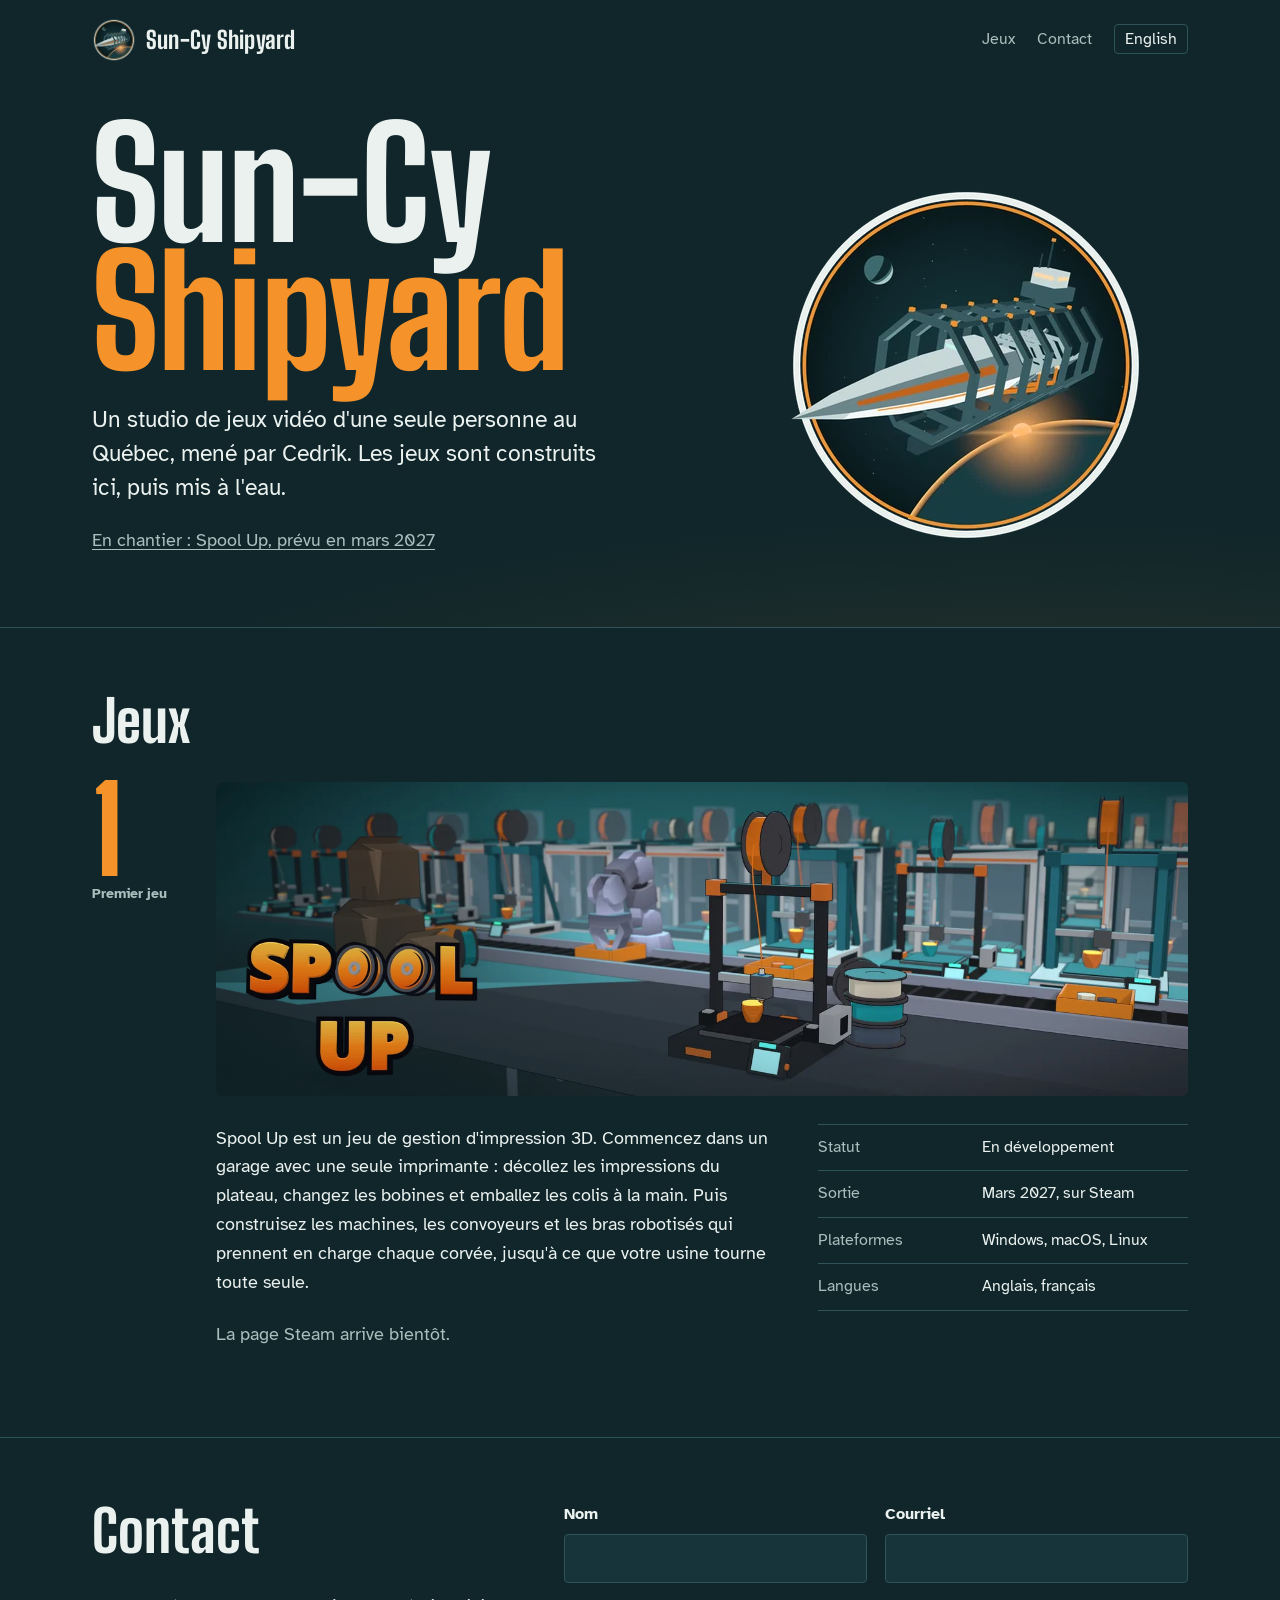
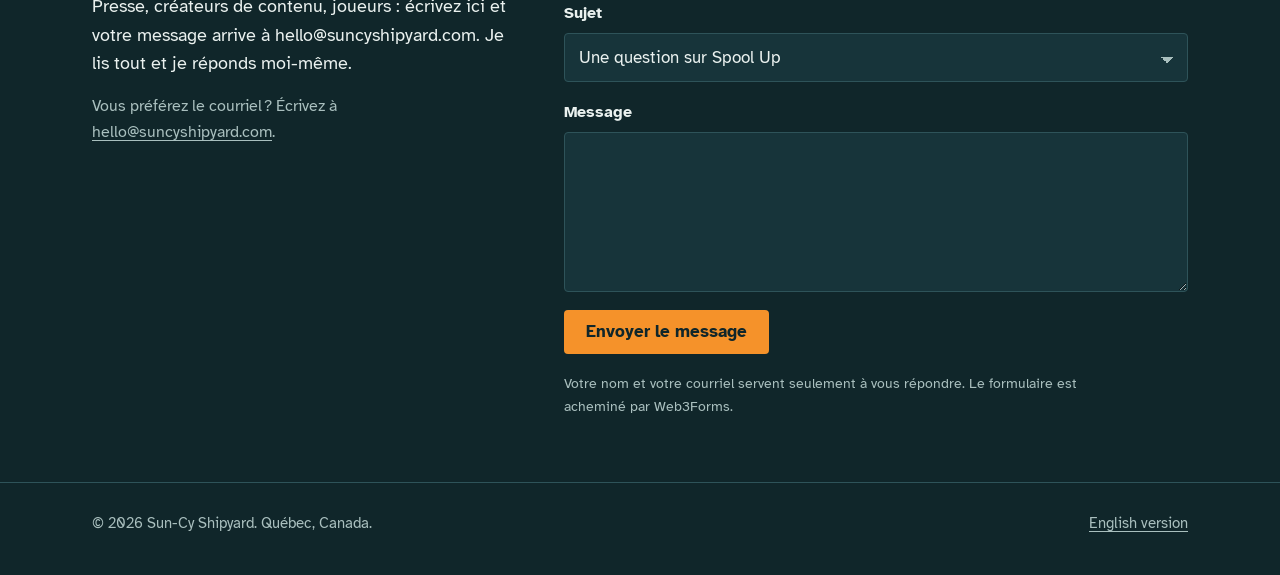
==== fr/index.html @ b7228a22 "First Commit" ====
<!doctype html>
<html lang="fr">
<head>
  <meta charset="utf-8">
  <meta name="viewport" content="width=device-width, initial-scale=1">
  <title>Sun-Cy Shipyard</title>
  <meta name="description" content="Sun-Cy Shipyard est un studio de jeux vidéo d'une seule personne au Québec. En chantier : Spool Up, un jeu de gestion d'impression 3D prévu sur Steam en mars 2027.">
  <link rel="canonical" href="https://suncyshipyard.com/fr/">
  <link rel="alternate" hreflang="en" href="https://suncyshipyard.com/">
  <link rel="alternate" hreflang="fr" href="https://suncyshipyard.com/fr/">
  <link rel="alternate" hreflang="x-default" href="https://suncyshipyard.com/">

  <meta property="og:type" content="website">
  <meta property="og:site_name" content="Sun-Cy Shipyard">
  <meta property="og:title" content="Sun-Cy Shipyard">
  <meta property="og:description" content="Un studio de jeux vidéo d'une seule personne au Québec. En chantier : Spool Up, prévu sur Steam en mars 2027.">
  <meta property="og:url" content="https://suncyshipyard.com/fr/">
  <meta property="og:image" content="https://suncyshipyard.com/assets/img/og-image.jpg">
  <meta property="og:locale" content="fr_CA">
  <meta property="og:locale:alternate" content="en_CA">
  <meta name="twitter:card" content="summary_large_image">

  <link rel="icon" href="../favicon-32.png" sizes="32x32" type="image/png">
  <link rel="icon" href="../favicon-192.png" sizes="192x192" type="image/png">
  <link rel="apple-touch-icon" href="../apple-touch-icon.png">
  <meta name="theme-color" content="#10262A">

  <link rel="preconnect" href="https://fonts.googleapis.com">
  <link rel="preconnect" href="https://fonts.gstatic.com" crossorigin>
  <link rel="stylesheet" href="https://fonts.googleapis.com/css2?family=Atkinson+Hyperlegible:wght@400;700&family=Big+Shoulders+Display:wght@800&family=Big+Shoulders+Stencil+Display:wght@800&display=swap">
  <link rel="stylesheet" href="../assets/css/site.css">
  <script src="../assets/js/site.js" defer></script>
</head>
<body>
  <a class="skip-link" href="#main">Aller au contenu</a>

  <header class="site-header">
    <div class="wrap">
      <a class="brand" href="./" aria-label="Sun-Cy Shipyard, accueil">
        <img src="../assets/img/emblem-96.webp" width="44" height="44" alt="">
        <span>Sun-Cy Shipyard</span>
      </a>
      <nav class="site-nav" aria-label="Menu principal">
        <ul>
          <li class="nav-section"><a href="#jeux">Jeux</a></li>
          <li class="nav-section"><a href="#contact">Contact</a></li>
          <li class="lang"><a href="../" hreflang="en" lang="en">English</a></li>
        </ul>
      </nav>
    </div>
  </header>

  <main id="main">
    <section class="hero" aria-labelledby="studio-name">
      <div class="wrap">
        <div>
          <h1 id="studio-name"><span>Sun-Cy</span> <span class="yard">Shipyard</span></h1>
          <p class="lede">Un studio de jeux vidéo d'une seule personne au Québec, mené par Cedrik. Les jeux sont construits ici, puis mis à l'eau.</p>
          <a class="now-building" href="#spool-up">En chantier&nbsp;: Spool Up, prévu en mars 2027</a>
        </div>
        <div class="yard-mark">
          <img src="../assets/img/emblem-380.webp" srcset="../assets/img/emblem-380.webp 380w, ../assets/img/emblem-760.webp 760w" sizes="(min-width: 860px) 380px, 200px" width="760" height="760" alt="">
        </div>
      </div>
    </section>

    <section class="section" id="jeux" aria-labelledby="games-title">
      <div class="wrap">
        <h2 id="games-title">Jeux</h2>

        <article class="game" id="spool-up" aria-labelledby="spool-up-title">
          <div class="berth" aria-hidden="true">1<span class="berth-label">Premier jeu</span></div>
          <div>
            <figure class="game-art">
              <picture>
                <source media="(max-width: 640px)" srcset="../assets/img/spoolup-hero-crop-1000.webp">
                <img class="art" src="../assets/img/spoolup-hero-1600.webp"
                     srcset="../assets/img/spoolup-hero-960.webp 960w, ../assets/img/spoolup-hero-1600.webp 1600w, ../assets/img/spoolup-hero-2400.webp 2400w"
                     sizes="(min-width: 1160px) 1000px, 100vw"
                     width="1600" height="517"
                     alt="Une imprimante 3D de garage imprime un vase orange devant une usine remplie d'imprimantes, de convoyeurs et d'un bras robotisé.">
              </picture>
              <h3 id="spool-up-title">
                <img src="../assets/img/spoolup-logo-720.webp" srcset="../assets/img/spoolup-logo-360.webp 360w, ../assets/img/spoolup-logo-720.webp 720w" sizes="300px" width="720" height="430" alt="Spool Up">
              </h3>
            </figure>

            <div class="game-body">
              <div>
                <p>Spool Up est un jeu de gestion d'impression 3D. Commencez dans un garage avec une seule imprimante&nbsp;: décollez les impressions du plateau, changez les bobines et emballez les colis à la main. Puis construisez les machines, les convoyeurs et les bras robotisés qui prennent en charge chaque corvée, jusqu'à ce que votre usine tourne toute seule.</p>
                <a class="button" data-steam href="#" hidden>Ajouter à ma liste de souhaits sur Steam</a>
                <p class="steam-soon" data-steam-soon>La page Steam arrive bientôt.</p>
              </div>
              <dl class="facts">
                <div><dt>Statut</dt><dd>En développement</dd></div>
                <div><dt>Sortie</dt><dd>Mars 2027, sur Steam</dd></div>
                <div><dt>Plateformes</dt><dd>Windows, macOS, Linux</dd></div>
                <div><dt>Langues</dt><dd>Anglais, français</dd></div>
              </dl>
            </div>
          </div>
        </article>
      </div>
    </section>

    <section class="section" id="contact" aria-labelledby="contact-title">
      <div class="wrap contact-grid">
        <div class="contact-intro">
          <h2 id="contact-title">Contact</h2>
          <p>Presse, créateurs de contenu, joueurs&nbsp;: écrivez ici et votre message arrive à hello@suncyshipyard.com. Je lis tout et je réponds moi-même.</p>
          <p class="direct">Vous préférez le courriel&#8239;? Écrivez à <a href="mailto:hello@suncyshipyard.com">hello@suncyshipyard.com</a>.</p>
        </div>

        <form class="contact-form" data-contact-form>
          <div class="field-row">
            <div class="field">
              <label for="name">Nom</label>
              <input id="name" name="name" type="text" autocomplete="name" required>
            </div>
            <div class="field">
              <label for="email">Courriel</label>
              <input id="email" name="email" type="email" autocomplete="email" required>
            </div>
          </div>
          <div class="field">
            <label for="topic">Sujet</label>
            <select id="topic" name="topic">
              <option>Une question sur Spool Up</option>
              <option>Presse</option>
              <option>Créateur de contenu ou streamer</option>
              <option>Autre chose</option>
            </select>
          </div>
          <div class="field">
            <label for="message">Message</label>
            <textarea id="message" name="message" required></textarea>
          </div>
          <input class="honeypot" type="checkbox" name="botcheck" tabindex="-1" autocomplete="off" aria-hidden="true">
          <div class="form-foot">
            <button class="button" type="submit">Envoyer le message</button>
            <p class="form-status" data-form-status role="status" aria-live="polite"></p>
          </div>
          <p class="privacy">Votre nom et votre courriel servent seulement à vous répondre. Le formulaire est acheminé par Web3Forms.</p>
        </form>
      </div>
    </section>
  </main>

  <footer class="site-footer">
    <div class="wrap">
      <p>© 2026 Sun-Cy Shipyard. Québec, Canada.</p>
      <p><a href="../" hreflang="en" lang="en">English version</a></p>
    </div>
  </footer>
</body>
</html>
---- assets/css/site.css ----
/* Sun-Cy Shipyard: one stylesheet for the English and French pages. */

:root {
  /* Dock at night, lit by the game's orange. */
  --night: #10262A;      /* page background */
  --hull: #17343A;       /* fields, panels */
  --steel: #2E5359;      /* lines and borders */
  --foam: #EAF1EF;       /* main text */
  --haze: #A9BFBE;       /* secondary text */
  --sunrise: #F5922A;    /* the sun, buttons */
  --spool: #4CC7BE;      /* keyboard focus */

  --display: "Big Shoulders Display", "Arial Narrow", "Roboto Condensed", sans-serif;
  --stencil: "Big Shoulders Stencil Display", var(--display);
  --body: "Atkinson Hyperlegible", "Segoe UI", Arial, sans-serif;

  --gutter: 16px;
  --measure: 62ch;
  color-scheme: dark;
}

@media (min-width: 720px) { :root { --gutter: 32px; } }

*, *::before, *::after { box-sizing: border-box; }

[hidden] { display: none !important; }

html { scroll-behavior: smooth; }
@media (prefers-reduced-motion: reduce) { html { scroll-behavior: auto; } }

body {
  margin: 0;
  background: var(--night);
  color: var(--foam);
  font-family: var(--body);
  font-size: 1.125rem;
  line-height: 1.6;
  -webkit-font-smoothing: antialiased;
}

img { display: block; max-width: 100%; height: auto; }

a { color: inherit; text-decoration-thickness: 1px; text-underline-offset: 3px; }
a:hover { color: var(--sunrise); }

:focus-visible {
  outline: 3px solid var(--spool);
  outline-offset: 3px;
  border-radius: 2px;
}

.visually-hidden {
  position: absolute !important;
  width: 1px; height: 1px;
  overflow: hidden;
  clip: rect(0 0 0 0);
  clip-path: inset(50%);
  white-space: nowrap;
}

.skip-link {
  position: absolute;
  left: var(--gutter);
  top: -100px;
  background: var(--sunrise);
  color: var(--night);
  padding: 8px 14px;
  font-weight: 700;
  z-index: 10;
}
.skip-link:focus { top: 12px; }

.wrap {
  width: 100%;
  max-width: 1160px;
  margin-inline: auto;
  padding-inline: var(--gutter);
}

/* Header */
.site-header .wrap {
  display: flex;
  align-items: center;
  justify-content: space-between;
  gap: 16px;
  padding-block: 18px;
}

.brand {
  display: flex;
  align-items: center;
  gap: 10px;
  text-decoration: none;
  font-family: var(--display);
  font-weight: 800;
  font-size: 1.5rem;
  letter-spacing: 0.01em;
  line-height: 1;
}
.brand img { width: 44px; height: 44px; flex: none; }

.site-nav ul {
  display: flex;
  gap: 22px;
  margin: 0;
  padding: 0;
  list-style: none;
  font-size: 1rem;
}
.site-nav a { text-decoration: none; color: var(--haze); }
.site-nav a:hover { color: var(--foam); }
.site-nav .lang a {
  color: var(--foam);
  border: 1px solid var(--steel);
  padding: 4px 10px;
  border-radius: 4px;
}

@media (max-width: 520px) {
  .site-nav .nav-section { display: none; }
}

/* Hero: the studio name is the one big thing on the page */
.hero {
  position: relative;
  overflow: hidden;
  padding-block: 40px 72px;
}
.hero::before {
  /* the glow of the sun along the horizon */
  content: "";
  position: absolute;
  inset: auto -20% -40% -20%;
  height: 70%;
  background: radial-gradient(ellipse at 70% 100%, rgba(245, 146, 42, 0.16), transparent 60%);
  pointer-events: none;
}

.hero .wrap {
  position: relative;
  display: grid;
  gap: 32px;
  align-items: end;
}
@media (min-width: 860px) {
  .hero .wrap { grid-template-columns: minmax(0, 7fr) minmax(0, 5fr); }
}

.hero h1 {
  margin: 0;
  font-family: var(--display);
  font-weight: 800;
  font-size: clamp(4rem, 15vw, 9.5rem);
  line-height: 0.84;
  letter-spacing: -0.005em;
}
.hero h1 span { display: block; }
.hero h1 .yard { color: var(--sunrise); }

.lede {
  max-width: 34ch;
  margin: 28px 0 0;
  font-size: clamp(1.2rem, 2.2vw, 1.45rem);
  line-height: 1.45;
  color: var(--foam);
}

.now-building {
  display: inline-block;
  margin-top: 22px;
  color: var(--haze);
}

.yard-mark {
  justify-self: center;
  width: min(100%, 380px);
}
@media (max-width: 859px) {
  .yard-mark { width: 200px; justify-self: start; order: -1; }
}
.yard-mark img {
  width: 100%;
  height: auto;
  /* one entrance: the emblem drifts in like a ship leaving the dock */
  animation: launch 1.4s cubic-bezier(.2, .7, .2, 1) 0.15s both;
}
@keyframes launch {
  from { opacity: 0; transform: translate(-18px, 10px) rotate(-3deg); }
  to   { opacity: 1; transform: none; }
}
@media (prefers-reduced-motion: reduce) {
  .yard-mark img { animation: none; }
}

/* Sections */
.section { padding-block: 64px; border-top: 1px solid var(--steel); }

.section h2 {
  margin: 0 0 32px;
  font-family: var(--display);
  font-weight: 800;
  font-size: clamp(2.4rem, 6vw, 3.6rem);
  line-height: 1;
}

/* A game, in its berth */
.game {
  display: grid;
  gap: 20px;
}
@media (min-width: 860px) {
  .game { grid-template-columns: 96px minmax(0, 1fr); gap: 28px; }
}

.berth {
  font-family: var(--stencil);
  font-weight: 800;
  font-size: clamp(4.5rem, 10vw, 7.5rem);
  line-height: 0.8;
  color: var(--sunrise);
}
.berth-label {
  display: block;
  margin-top: 10px;
  font-family: var(--body);
  font-size: 0.875rem;
  color: var(--haze);
}
@media (max-width: 859px) {
  .berth { display: flex; align-items: baseline; gap: 12px; font-size: 3.5rem; }
  .berth-label { margin: 0; }
}

.game-art {
  position: relative;
  margin: 0;
  border-radius: 6px;
  overflow: hidden;
  background: var(--hull);
}
.game-art .art { width: 100%; aspect-ratio: 3840 / 1240; object-fit: cover; }
@media (max-width: 640px) {
  .game-art .art { aspect-ratio: 16 / 10; }
}
.game-art::after {
  /* darkens the bottom-left corner so the logo reads */
  content: "";
  position: absolute;
  inset: 0;
  background: linear-gradient(20deg, rgba(16, 38, 42, 0.75) 0%, rgba(16, 38, 42, 0) 45%);
  pointer-events: none;
}

.game h3 {
  position: absolute;
  left: 3%;
  bottom: 6%;
  z-index: 1;
  width: clamp(130px, 24%, 300px);
  margin: 0;
}

.game-body {
  display: grid;
  gap: 28px;
  margin-top: 28px;
}
@media (min-width: 860px) {
  .game-body { grid-template-columns: minmax(0, 3fr) minmax(0, 2fr); gap: 48px; }
}

.game-body p { margin: 0 0 24px; max-width: var(--measure); }

.facts { margin: 0; }
.facts div {
  display: grid;
  grid-template-columns: 9.5rem 1fr;
  gap: 12px;
  padding-block: 10px;
  border-top: 1px solid var(--steel);
  font-size: 1rem;
}
.facts div:last-child { border-bottom: 1px solid var(--steel); }
.facts dt { color: var(--haze); }
.facts dd { margin: 0; }

.button {
  display: inline-flex;
  align-items: center;
  gap: 10px;
  padding: 12px 22px;
  border: 0;
  border-radius: 4px;
  background: var(--sunrise);
  color: var(--night);
  font: 700 1.05rem/1.2 var(--body);
  text-decoration: none;
  cursor: pointer;
}
.button:hover { background: #FFA850; color: var(--night); }
.button[disabled] { opacity: 0.6; cursor: progress; }

.steam-soon { color: var(--haze); margin: 0; }

/* Contact */
.contact-grid {
  display: grid;
  gap: 32px;
}
@media (min-width: 860px) {
  .contact-grid { grid-template-columns: minmax(0, 2fr) minmax(0, 3fr); gap: 56px; }
}
.contact-intro p { margin: 0 0 16px; max-width: 40ch; }
.contact-intro .direct { color: var(--haze); font-size: 1rem; }

.contact-form { display: grid; gap: 18px; }
.field-row { display: grid; gap: 18px; }
@media (min-width: 600px) {
  .field-row { grid-template-columns: 1fr 1fr; }
}

.field { display: grid; gap: 6px; }
.field label { font-size: 1rem; font-weight: 700; }

.field input,
.field select,
.field textarea {
  width: 100%;
  padding: 12px 14px;
  border: 1px solid var(--steel);
  border-radius: 4px;
  background: var(--hull);
  color: var(--foam);
  font: 400 1.05rem/1.4 var(--body);
}
.field textarea { min-height: 160px; resize: vertical; }
.field input:focus-visible,
.field select:focus-visible,
.field textarea:focus-visible {
  outline: 3px solid var(--spool);
  outline-offset: 1px;
  border-color: transparent;
}
.field select {
  appearance: none;
  background-image: linear-gradient(45deg, transparent 50%, var(--haze) 50%), linear-gradient(135deg, var(--haze) 50%, transparent 50%);
  background-position: calc(100% - 20px) 55%, calc(100% - 14px) 55%;
  background-size: 6px 6px, 6px 6px;
  background-repeat: no-repeat;
  padding-right: 40px;
}

.honeypot { display: none; }

.form-foot {
  display: flex;
  flex-wrap: wrap;
  align-items: center;
  gap: 16px 24px;
}
.form-status { margin: 0; font-size: 1rem; min-height: 1.6em; }
.form-status.is-ok { color: var(--spool); }
.form-status.is-error { color: #FFB27A; }

.privacy { margin: 0; font-size: 0.9rem; color: var(--haze); max-width: var(--measure); }

/* Footer */
.site-footer {
  border-top: 1px solid var(--steel);
  padding-block: 28px 40px;
  color: var(--haze);
  font-size: 0.95rem;
}
.site-footer .wrap {
  display: flex;
  flex-wrap: wrap;
  justify-content: space-between;
  gap: 12px 24px;
}
.site-footer p { margin: 0; }
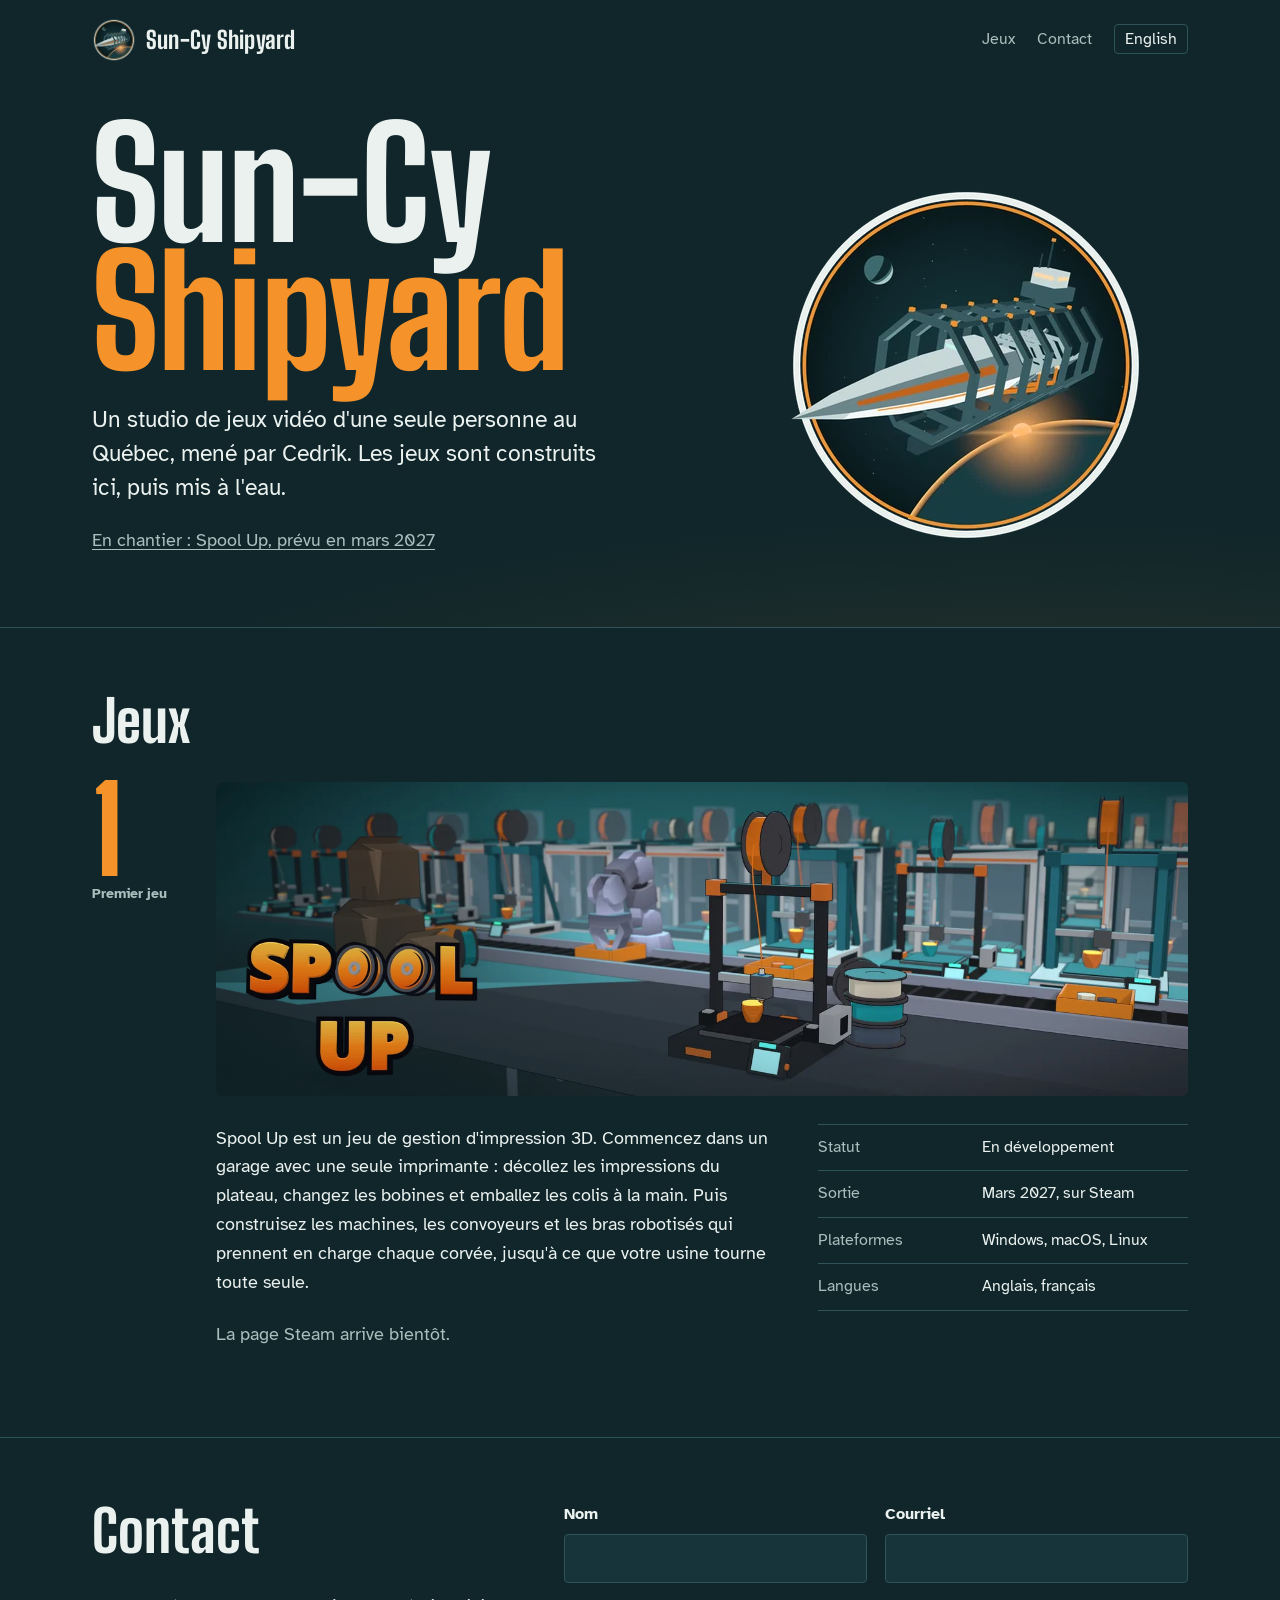
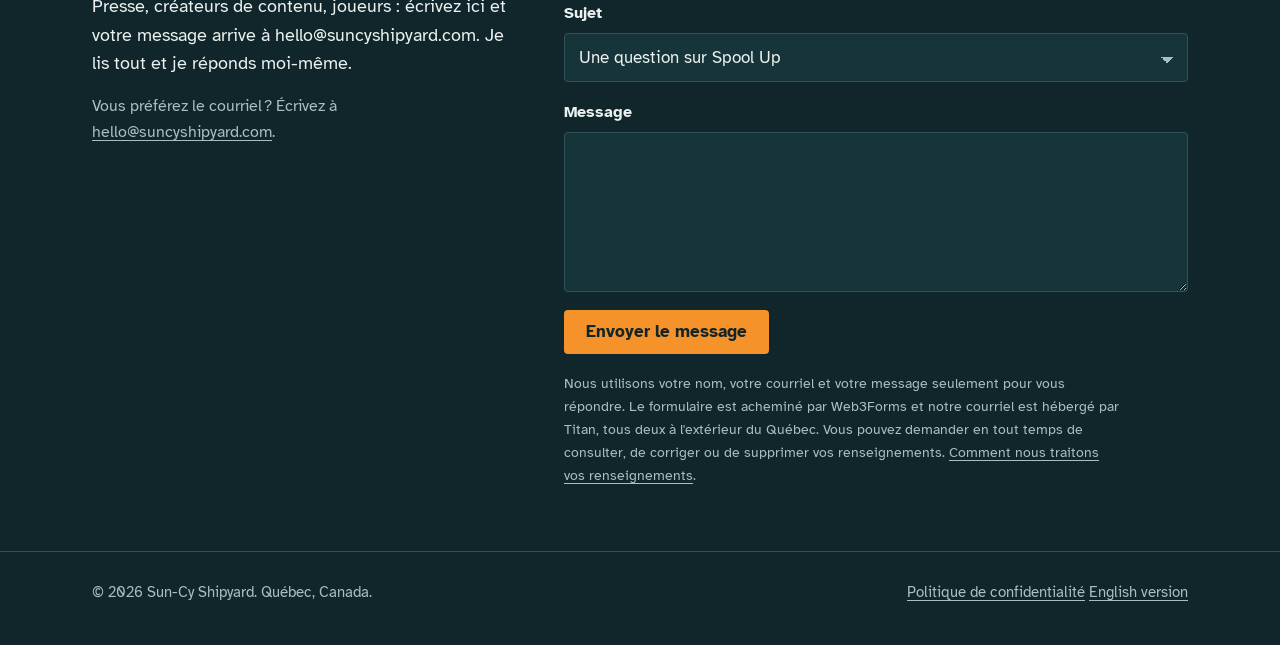
==== commit 36f18937: "Add the privacy notice under the form and a privacy policy link (French) Updated privacy notice to i" ====
--- a/fr/index.html
+++ b/fr/index.html
@@ -140,7 +140,7 @@
             <button class="button" type="submit">Envoyer le message</button>
             <p class="form-status" data-form-status role="status" aria-live="polite"></p>
           </div>
-          <p class="privacy">Votre nom et votre courriel servent seulement à vous répondre. Le formulaire est acheminé par Web3Forms.</p>
+          <p class="privacy">Nous utilisons votre nom, votre courriel et votre message seulement pour vous répondre. Le formulaire est acheminé par Web3Forms et notre courriel est hébergé par Titan, tous deux à l'extérieur du Québec. Vous pouvez demander en tout temps de consulter, de corriger ou de supprimer vos renseignements. <a href="confidentialite/">Comment nous traitons vos renseignements</a>.</p>
         </form>
       </div>
     </section>
@@ -149,7 +149,7 @@
   <footer class="site-footer">
     <div class="wrap">
       <p>© 2026 Sun-Cy Shipyard. Québec, Canada.</p>
-      <p><a href="../" hreflang="en" lang="en">English version</a></p>
+      <p class="footer-links"><a href="confidentialite/">Politique de confidentialité</a> <a href="../" hreflang="en" lang="en">English version</a></p>
     </div>
   </footer>
 </body>
